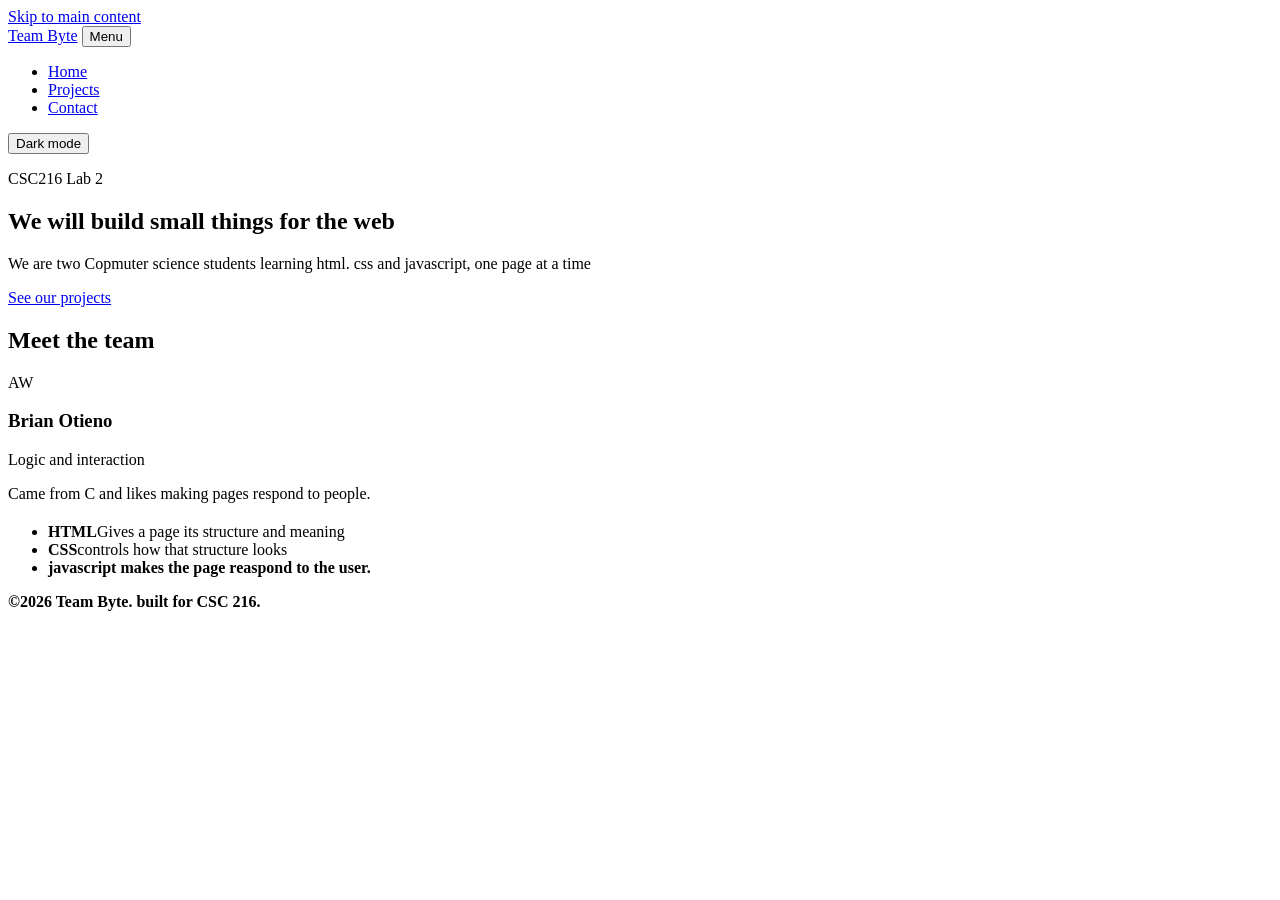
==== index.html @ 9e4afecb "Add home page structure Co-authored-by: Nancy <nanyumsonyu@gmail.com>" ====
<!DOCTYPE html>
<html lang="en">
<head>
    <meta charset="UTF-8">
    <meta name="viewport" content="width=device-width, initial-scale=1.0">
    <meta name="description" content="Team Byte: a CSC 216 we development pair.">
    <title>Home | Team Bytes</title>
    <link rel="stylesheet" href="css/style.css">
    <script src="js/script.js" defer></script>
</head>
<body>
   <a class="skip-link" href="#main">Skip to main content</a>

   <header class="site-header">
    <div class="container header-inner">
        <a class="logo" href="index.html">Team Byte</a>
        <button class="nav-toggle" type="button" aria-expanded="false" aria-controls="site-nav">Menu</button>
        <nav id="site-nav" class="site-nav" arial-label="Main">
            <ul>
                <li><a href="index.html" arial-current="page">Home</a> </li>
                <li><a href="projects.html">Projects</a></li>
                <li><a href="contact.html">Contact</a></li>
            </ul>
        </nav>
        <button class="theme-toggle" type="button" aria-pressed="false">Dark mode</button>
    </div>
   </header>


   <main id="main">
    <section class="hero">
        <div class="container">
            <p class="eyebrow">CSC216 Lab 2</p>
            <h1> We will build small things for the web</h1>
            <p class="lead">We are two Copmuter science students learning html. css and javascript, one page at a time</p>
            <a class="button" href="projects.html">See our projects</a>
        </div>
    </section>

    <section class="container section" aria-labelledby="team-heading">
        <h2 id="team-heading">Meet the team</h2>
        <div class="team-grid">
            <article class="card">
                <div class="avatar" aria-hidden="true">AW</div>
                <h3> Brian Otieno</h3>
                <p class="role">Logic and interaction</p>
                <p>Came from C and likes making pages respond to people.</p>
            </article>
        </div>
    </section>

    <section class="container section" aria-labelledby="learning-heading">
        <h2 id="learning-heading> What are we learning"></h2>
        <ul class="skill-list">
            <li><strong>HTML</strong>Gives a page its structure and meaning</li>
            <li><strong>CSS</strong>controls how that structure looks</li>
            <li><strong>javascript<strong> makes the page reaspond to the user.</li>
        </ul>
    </section>
   </main>
   <footer class="site-footer">
    <div class="container">
        <p>©<span id=year>2026</span> Team Byte. built for CSC 216.</p>
    </div>
   </footer>
</body>
</html>
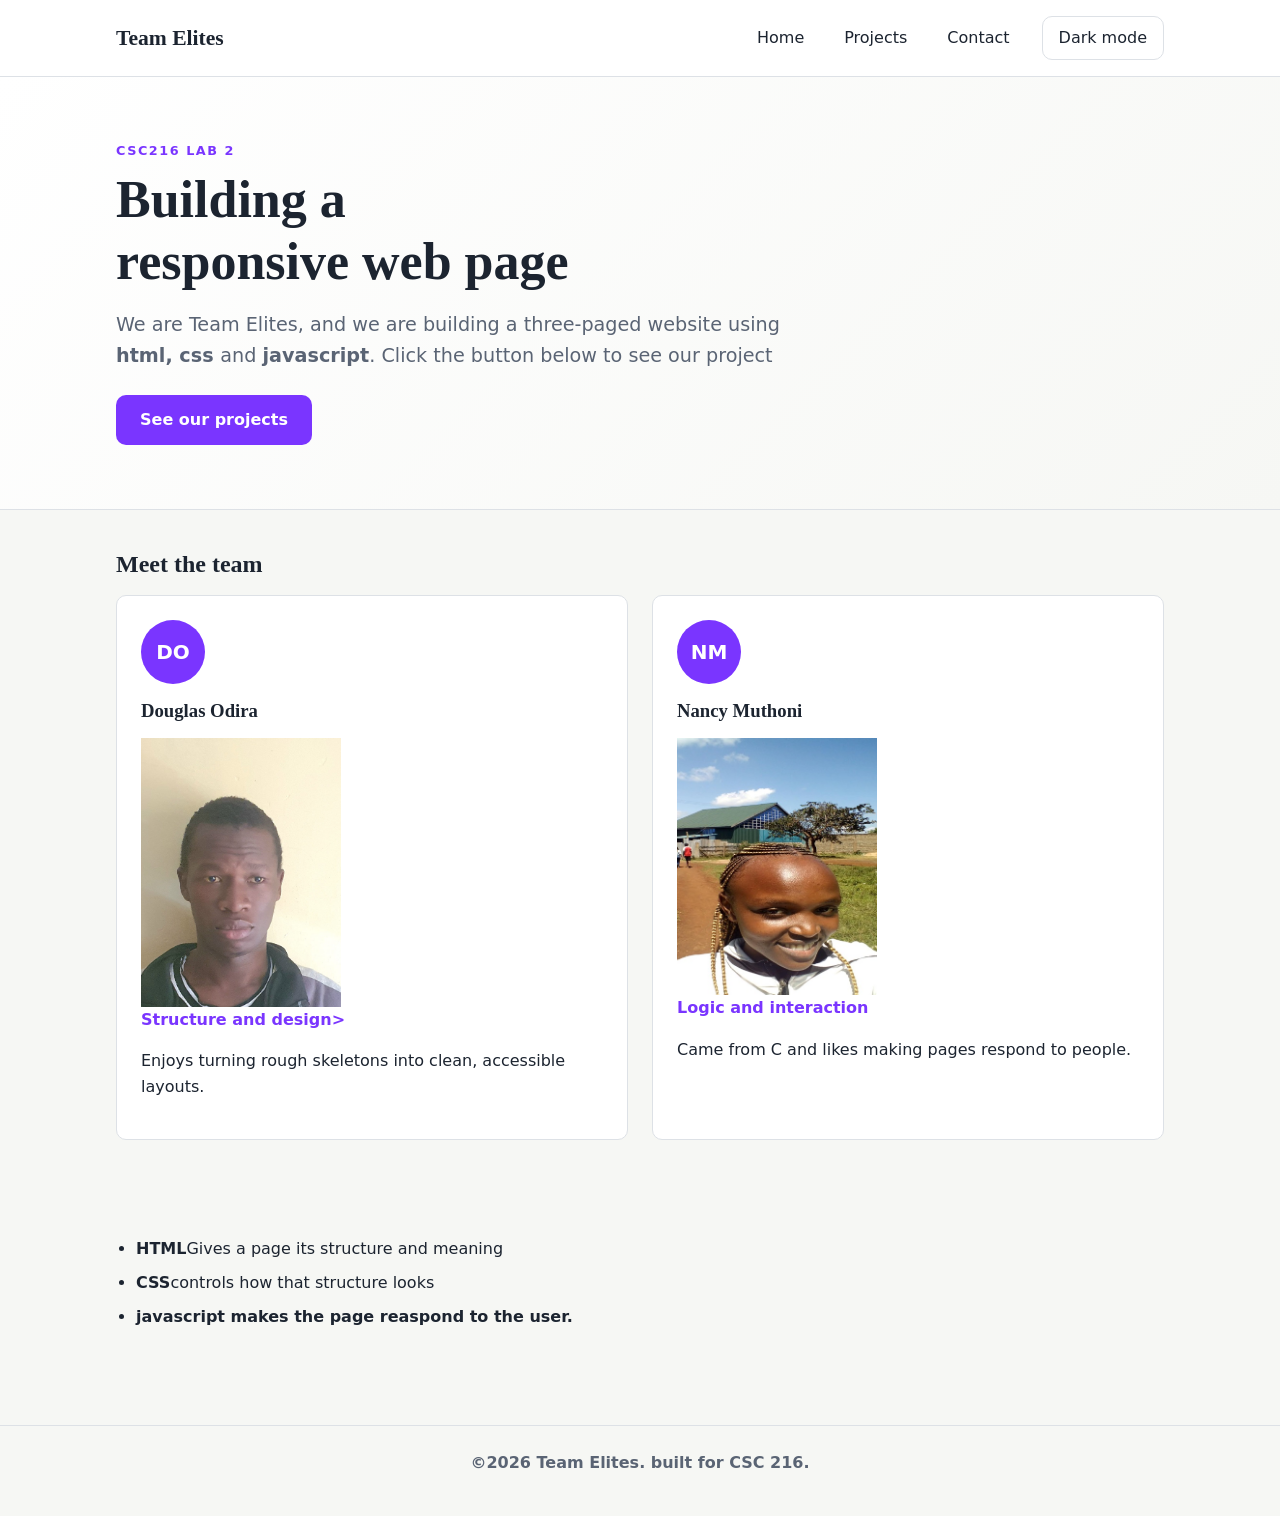
==== commit 0b8f2793: "Add passport photos and readme.md file Co-authored-by Nancy <nanyumsonyu@gmail.com>" ====
--- a/index.html
+++ b/index.html
@@ -13,7 +13,7 @@
 
    <header class="site-header">
     <div class="container header-inner">
-        <a class="logo" href="index.html">Team Byte</a>
+        <a class="logo" href="index.html">Team Elites</a>
         <button class="nav-toggle" type="button" aria-expanded="false" aria-controls="site-nav">Menu</button>
         <nav id="site-nav" class="site-nav" arial-label="Main">
             <ul>
@@ -31,8 +31,8 @@
     <section class="hero">
         <div class="container">
             <p class="eyebrow">CSC216 Lab 2</p>
-            <h1> We will build small things for the web</h1>
-            <p class="lead">We are two Copmuter science students learning html. css and javascript, one page at a time</p>
+            <h1> Building a responsive web page</h1>
+            <p class="lead">We are Team Elites, and we are building a three-paged website using <strong>html, css </strong>and <strong>javascript</strong>. Click the button below to see our project </p>
             <a class="button" href="projects.html">See our projects</a>
         </div>
     </section>
@@ -41,8 +41,16 @@
         <h2 id="team-heading">Meet the team</h2>
         <div class="team-grid">
             <article class="card">
-                <div class="avatar" aria-hidden="true">AW</div>
-                <h3> Brian Otieno</h3>
+                <div class="avatar" aria-hidden="true">DO</div>
+                <h3>Douglas Odira</h3>
+                <img src="images/photo1.jpeg" alt="passport photo" width="200">
+                <p class="role">Structure and design></p>
+                <p>Enjoys turning rough skeletons into clean, accessible layouts. </p>
+            </article>
+            <article class="card">
+                <div class="avatar" aria-hidden="true">NM</div>
+                <h3>Nancy Muthoni</h3>
+                <img src="images/photo2.jpeg" alt="passport photo" width="200">
                 <p class="role">Logic and interaction</p>
                 <p>Came from C and likes making pages respond to people.</p>
             </article>
@@ -60,7 +68,7 @@
    </main>
    <footer class="site-footer">
     <div class="container">
-        <p>©<span id=year>2026</span> Team Byte. built for CSC 216.</p>
+        <p>©<span id=year>2026</span> Team Elites. built for CSC 216.</p>
     </div>
    </footer>
 </body>
--- a/css/style.css
+++ b/css/style.css
@@ -0,0 +1,419 @@
+:root {
+  --color-bg: #f6f7f4;
+  --color-surface: #ffffff;
+  --color-text: #1c2430;
+  --color-muted: #5a6474;
+  --color-primary: #7A35FF;
+  --color-primary-dark: #FFB7A5;
+  --color-on-primary: #ffffff;
+  --color-border: #dde1e6;
+  --color-error: #b3261e;
+  --color-success: #1e7b3a;
+
+  --font-body: system-ui, -apple-system, "Segoe UI", Roboto, Arial, sans-serif;
+  --font-heading: Georgia, "Times New Roman", serif;
+
+  --space-1: 0.5rem;
+  --space-2: 1rem;
+  --space-3: 1.5rem;
+  --space-4: 2.5rem;
+  --space-5: 4rem;
+  --radius: 10px;
+  --max-width: 1080px;
+}
+
+body.dark {
+  --color-bg: #11161d;
+  --color-surface: #1a212b;
+  --color-text: #e7ebf0;
+  --color-muted: #a2abb9;
+  --color-primary: #4fc1c1;
+  --color-primary-dark: #83d8d8;
+  --color-on-primary: #0b1f1f;
+  --color-border: #2b3340;
+  --color-error: #ff8a80;
+  --color-success: #7ddc97;
+  color-scheme: dark;
+}
+
+/* ------ 2. Base and reset ---------- */
+*,
+*::before,
+*::after {
+  box-sizing: border-box;
+}
+
+body {
+  margin: 0;
+  font-family: var(--font-body);
+  font-size: 1rem;
+  line-height: 1.6;
+  color: var(--color-text);
+  background-color: var(--color-bg);
+  transition: background-color 0.3s ease, color 0.3s ease;
+}
+
+h1,
+h2,
+h3 {
+  font-family: var(--font-heading);
+  line-height: 1.2;
+  margin: 0 0 var(--space-2);
+}
+
+p {
+  margin: 0 0 var(--space-2);
+}
+
+a {
+  color: var(--color-primary);
+}
+
+a:hover {
+  color: var(--color-primary-dark);
+}
+
+img {
+  max-width: 100%;
+  display: block;
+}
+
+:focus-visible {
+  outline: 3px solid var(--color-primary);
+  outline-offset: 3px;
+}
+
+
+/* ------ 3. Layout helpers ---------- */
+.container {
+  width: 100%;
+  max-width: var(--max-width);
+  margin-inline: auto;
+  padding-inline: var(--space-2);
+}
+
+.section {
+  padding-block: var(--space-4);
+}
+
+.skip-link {
+  position: absolute;
+  top: -4rem;
+  left: var(--space-2);
+  z-index: 100;
+  padding: var(--space-1) var(--space-2);
+  border-radius: var(--radius);
+  background-color: var(--color-primary);
+  color: var(--color-on-primary);
+}
+
+.skip-link:focus {
+  top: var(--space-2);
+}
+/* ------ 4. Header and navigation ---------- */
+.site-header {
+  position: sticky;
+  top: 0;
+  z-index: 10;
+  background-color: var(--color-surface);
+  border-bottom: 1px solid var(--color-border);
+}
+
+.header-inner {
+  display: flex;
+  flex-wrap: wrap;
+  align-items: center;
+  gap: var(--space-2);
+  padding-block: var(--space-2);
+}
+
+.logo {
+  margin-right: auto;
+  font-family: var(--font-heading);
+  font-size: 1.35rem;
+  font-weight: 700;
+  color: var(--color-text);
+  text-decoration: none;
+}
+
+.site-nav ul {
+  display: flex;
+  gap: var(--space-1);
+  margin: 0;
+  padding: 0;
+  list-style: none;
+}
+
+.site-nav a {
+  display: block;
+  padding: var(--space-1) var(--space-2);
+  border-radius: var(--radius);
+  color: var(--color-text);
+  font-weight: 500;
+  text-decoration: none;
+}
+
+.site-nav a:hover {
+  background-color: var(--color-bg);
+}
+
+.site-nav a[aria-current="page"] {
+  background-color: var(--color-primary);
+  color: var(--color-on-primary);
+}
+
+.nav-toggle,
+.theme-toggle {
+  padding: var(--space-1) var(--space-2);
+  border: 1px solid var(--color-border);
+  border-radius: var(--radius);
+  background-color: transparent;
+  color: var(--color-text);
+  font: inherit;
+  cursor: pointer;
+}
+
+.theme-toggle[aria-pressed="true"] {
+  border-color: var(--color-primary);
+  color: var(--color-primary);
+}
+
+.nav-toggle {
+  display: none;
+}
+
+
+/* ---- Buttons and hero ---------- */
+.button {
+  display: inline-block;
+  padding: 0.75rem 1.5rem;
+  border: none;
+  border-radius: var(--radius);
+  background-color: var(--color-primary);
+  color: var(--color-on-primary);
+  font: inherit;
+  font-weight: 600;
+  text-decoration: none;
+  cursor: pointer;
+  transition: background-color 0.2s ease, transform 0.2s ease;
+}
+
+.button:hover {
+  background-color: var(--color-primary-dark);
+  color: var(--color-on-primary);
+  transform: translateY(-2px);
+}
+
+.hero {
+  padding-block: var(--space-5);
+  background: linear-gradient(135deg, var(--color-surface), var(--color-bg));
+  border-bottom: 1px solid var(--color-border);
+}
+
+.hero h1 {
+  max-width: 18ch;
+  font-size: clamp(2rem, 5vw, 3.25rem);
+}
+
+.eyebrow {
+  margin-bottom: var(--space-1);
+  color: var(--color-primary);
+  font-size: 0.8rem;
+  font-weight: 700;
+  letter-spacing: 0.12em;
+  text-transform: uppercase;
+}
+
+.lead {
+  max-width: 55ch;
+  margin-bottom: var(--space-3);
+  color: var(--color-muted);
+  font-size: 1.2rem;
+}
+
+.page-header {
+  padding-block: var(--space-4) var(--space-2);
+}
+
+
+/* -------- 6. Cards and grids ---------- */
+.team-grid,
+.project-grid {
+  display: grid;
+  grid-template-columns: repeat(auto-fit, minmax(260px, 1fr));
+  gap: var(--space-3);
+}
+
+.card {
+  padding: var(--space-3);
+  border: 1px solid var(--color-border);
+  border-radius: var(--radius);
+  background-color: var(--color-surface);
+}
+
+.avatar {
+  display: grid;
+  place-items: center;
+  width: 64px;
+  height: 64px;
+  margin-bottom: var(--space-2);
+  border-radius: 50%;
+  background-color: var(--color-primary);
+  color: var(--color-on-primary);
+  font-size: 1.25rem;
+  font-weight: 700;
+}
+
+.role {
+  color: var(--color-primary);
+  font-weight: 600;
+}
+
+.skill-list {
+  padding-left: 1.25rem;
+}
+
+.skill-list li {
+  margin-bottom: var(--space-1);
+}
+
+/* ------ 7. Projects page ---------- */
+.filters {
+  display: flex;
+  flex-wrap: wrap;
+  gap: var(--space-1);
+  margin-bottom: var(--space-2);
+}
+
+.filter-btn {
+  padding: 0.4rem 1rem;
+  border: 1px solid var(--color-border);
+  border-radius: 999px;
+  background-color: var(--color-surface);
+  color: var(--color-text);
+  font: inherit;
+  cursor: pointer;
+}
+
+.filter-btn[aria-pressed="true"] {
+  border-color: var(--color-primary);
+  background-color: var(--color-primary);
+  color: var(--color-on-primary);
+}
+
+.project-count {
+  color: var(--color-muted);
+}
+
+.tag {
+  display: inline-block;
+  margin-bottom: var(--space-1);
+  color: var(--color-primary);
+  font-size: 0.75rem;
+  font-weight: 700;
+  letter-spacing: 0.06em;
+  text-transform: uppercase;
+}
+
+/* ---------- 8. Contact form ---------- */
+.contact-form {
+  max-width: 560px;
+  padding-bottom: var(--space-4);
+}
+
+.field {
+  margin-bottom: var(--space-3);
+}
+
+label {
+  display: block;
+  margin-bottom: 0.35rem;
+  font-weight: 600;
+}
+
+input,
+select,
+textarea {
+  width: 100%;
+  padding: 0.65rem 0.8rem;
+  border: 1px solid var(--color-border);
+  border-radius: var(--radius);
+  background-color: var(--color-surface);
+  color: var(--color-text);
+  font: inherit;
+}
+
+input:focus,
+select:focus,
+textarea:focus {
+  border-color: var(--color-primary);
+}
+
+input[aria-invalid="true"],
+textarea[aria-invalid="true"] {
+  border-color: var(--color-error);
+}
+
+.hint,
+.error {
+  margin: 0.35rem 0 0;
+  font-size: 0.9rem;
+}
+
+.hint {
+  color: var(--color-muted);
+}
+
+.error {
+  min-height: 1.4em;
+  color: var(--color-error);
+}
+
+.form-status {
+  margin-top: var(--space-2);
+  color: var(--color-success);
+  font-weight: 600;
+}
+
+/* ---------- 9. Footer ---------- */
+.site-footer {
+  margin-top: var(--space-4);
+  padding-block: var(--space-3);
+  border-top: 1px solid var(--color-border);
+  color: var(--color-muted);
+  text-align: center;
+}
+
+/* ---------- 10. Small screens ---------- */
+@media (max-width: 700px) {
+  .nav-toggle {
+    display: inline-block;
+  }
+
+  .site-nav {
+    display: none;
+    order: 3;
+    width: 100%;
+  }
+
+  .site-nav.open {
+    display: block;
+  }
+
+  .site-nav ul {
+    flex-direction: column;
+  }
+
+  .section {
+    padding-block: var(--space-3);
+  }
+}
+
+/* ---------- 11. Respect reduced-motion preferences ---------- */
+@media (prefers-reduced-motion: reduce) {
+  *,
+  *::before,
+  *::after {
+    transition: none !important;
+    }
+  }
